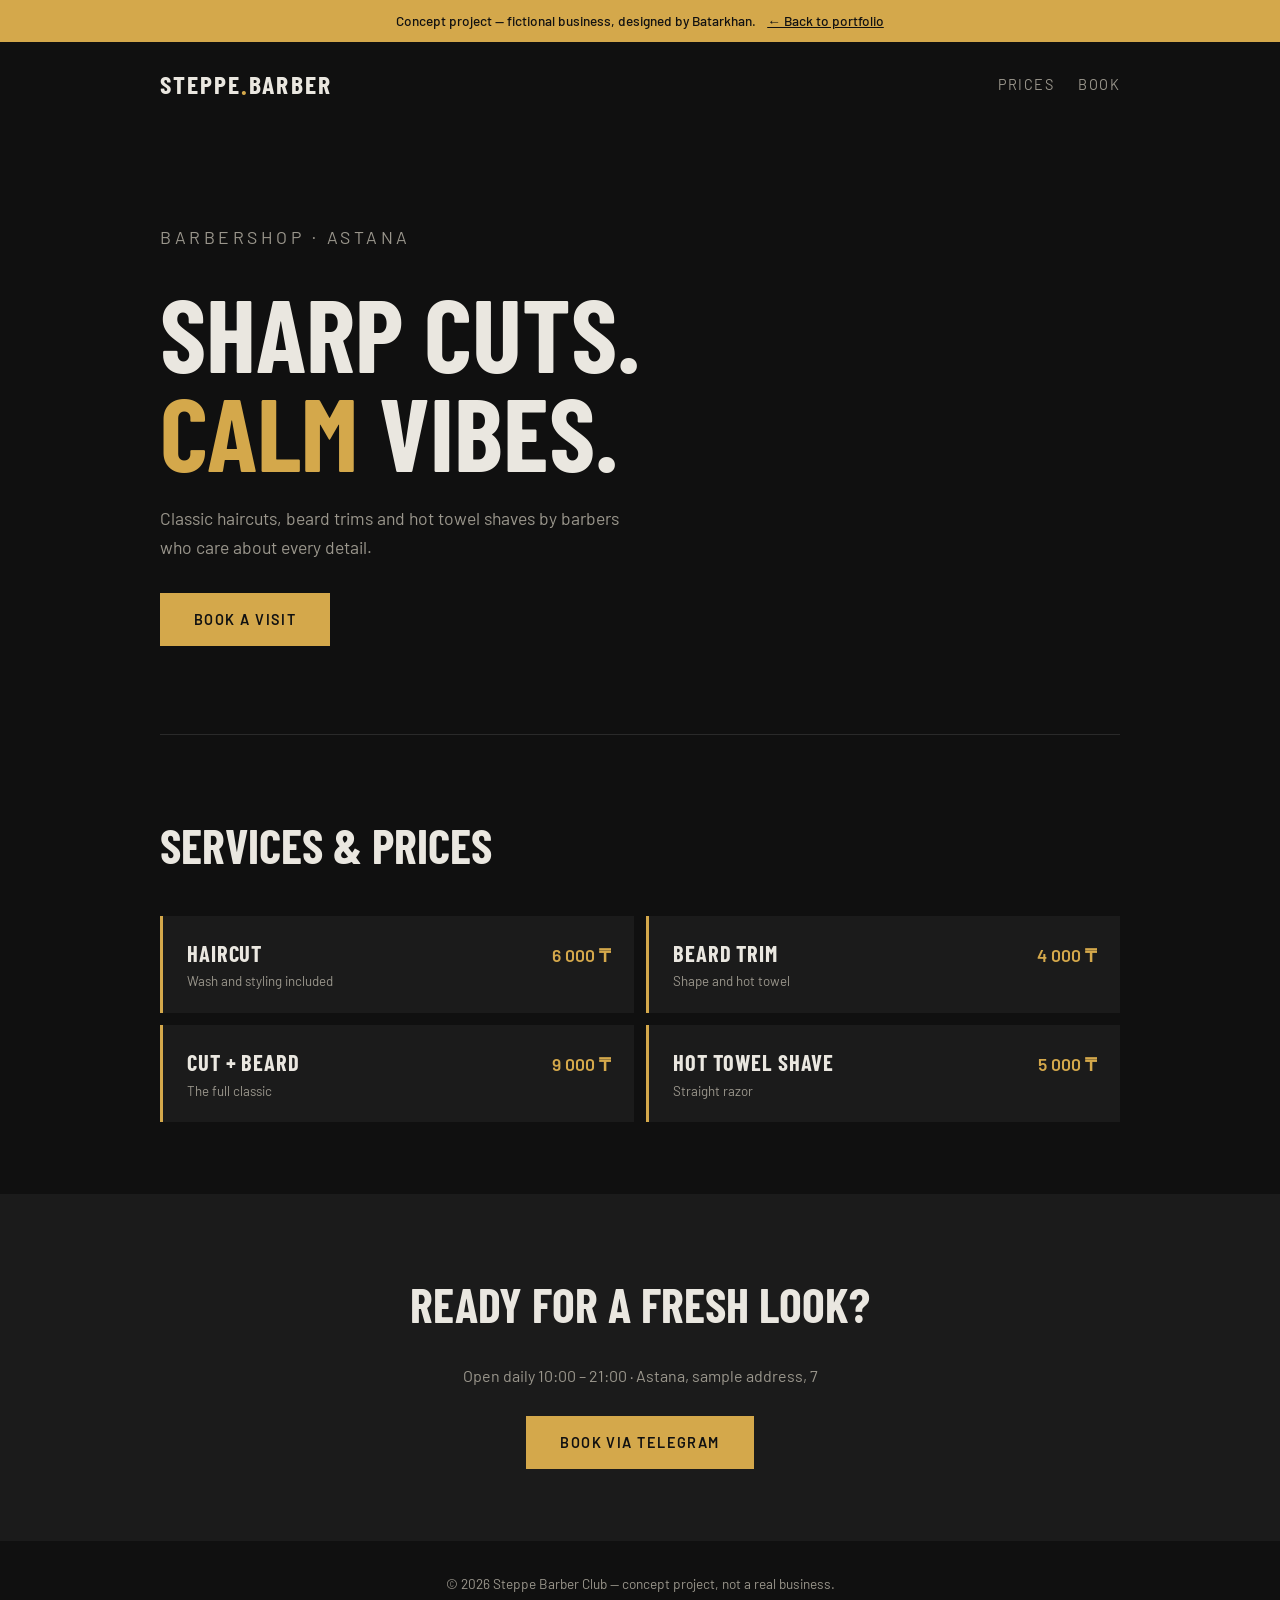
==== demos/barber.html @ 1a4fdfc5 "Create barber.html" ====
<!DOCTYPE html>
<html lang="en">
<head>
  <meta charset="UTF-8">
  <meta name="viewport" content="width=device-width, initial-scale=1">
  <title>Steppe Barber Club — Concept project</title>
  <link href="https://fonts.googleapis.com/css2?family=Barlow:wght@400;500;600&family=Barlow+Condensed:wght@600;700&display=swap" rel="stylesheet">
  <style>
    :root { --ink:#101010; --panel:#1b1b1b; --gold:#d4a84b; --text:#eae7e0; --muted:#9a968c; }
    * { box-sizing:border-box; margin:0; padding:0; }
    body { font-family:'Barlow',sans-serif; background:var(--ink); color:var(--text); line-height:1.6; }
    a { color:inherit; text-decoration:none; }
    .wrap { max-width:1000px; margin:0 auto; padding:0 20px; }
    .concept { background:var(--gold); color:#111; font-size:.85rem; padding:10px 20px; text-align:center; font-weight:500; }
    .concept a { text-decoration:underline; margin-left:8px; }
    nav { display:flex; justify-content:space-between; align-items:center; padding:22px 0; }
    .logo { font-family:'Barlow Condensed',sans-serif; font-size:1.6rem; font-weight:700; letter-spacing:.08em; text-transform:uppercase; }
    .logo span { color:var(--gold); }
    nav a.link { margin-left:24px; font-size:.9rem; text-transform:uppercase; letter-spacing:.1em; color:var(--muted); }
    nav a.link:hover { color:var(--gold); }
    .hero { padding:72px 0 88px; border-bottom:1px solid #2a2a2a; }
    .tag { color:var(--gold); text-transform:uppercase; letter-spacing:.2em; font-size:.8rem; margin-bottom:16px; }
    .hero h1 { font-family:'Barlow Condensed',sans-serif; font-size:clamp(3rem,10vw,6.5rem); line-height:.95; text-transform:uppercase; }
    .hero h1 em { font-style:normal; color:var(--gold); }
    .hero p { margin:24px 0 32px; max-width:480px; color:var(--muted); font-size:1.1rem; }
    .btn { display:inline-block; background:var(--gold); color:#111; padding:15px 34px; font-weight:600; text-transform:uppercase; letter-spacing:.1em; font-size:.9rem; }
    .btn:hover { background:#fff; }
    section { padding:72px 0; }
    h2 { font-family:'Barlow Condensed',sans-serif; font-size:clamp(2rem,6vw,3rem); text-transform:uppercase; margin-bottom:32px; }
    .prices { display:grid; gap:12px; }
    .row { display:flex; justify-content:space-between; align-items:baseline; gap:16px; padding:20px 24px; background:var(--panel); border-left:3px solid var(--gold); }
    .row b { font-family:'Barlow Condensed',sans-serif; font-size:1.4rem; text-transform:uppercase; letter-spacing:.04em; }
    .row small { display:block; color:var(--muted); }
    .row .p { color:var(--gold); font-weight:600; font-size:1.1rem; white-space:nowrap; }
    .book { background:var(--panel); text-align:center; }
    .book p { color:var(--muted); margin:-12px 0 28px; }
    footer { padding:32px 0; text-align:center; font-size:.85rem; color:var(--muted); }
    @media (min-width:760px) { .prices { grid-template-columns:1fr 1fr; } }
  </style>
</head>
<body>
  <div class="concept">Concept project — fictional business, designed by Batarkhan. <a href="../index.html#work">← Back to portfolio</a></div>
  <div class="wrap">
    <nav>
      <a href="#" class="logo">Steppe<span>.</span>Barber</a>
      <div><a class="link" href="#prices">Prices</a><a class="link" href="#book">Book</a></div>
    </nav>
    <header class="hero">
      <p class="tag">Barbershop · Astana</p>
      <h1>Sharp cuts.<br><em>Calm</em> vibes.</h1>
      <p>Classic haircuts, beard trims and hot towel shaves by barbers who care about every detail.</p>
      <a href="#book" class="btn">Book a visit</a>
    </header>
  </div>

  <section id="prices">
    <div class="wrap">
      <h2>Services &amp; prices</h2>
      <div class="prices">
        <div class="row"><div><b>Haircut</b><small>Wash and styling included</small></div><span class="p">6 000 ₸</span></div>
        <div class="row"><div><b>Beard trim</b><small>Shape and hot towel</small></div><span class="p">4 000 ₸</span></div>
        <div class="row"><div><b>Cut + beard</b><small>The full classic</small></div><span class="p">9 000 ₸</span></div>
        <div class="row"><div><b>Hot towel shave</b><small>Straight razor</small></div><span class="p">5 000 ₸</span></div>
      </div>
    </div>
  </section>

  <section class="book" id="book">
    <div class="wrap">
      <h2>Ready for a fresh look?</h2>
      <p>Open daily 10:00 – 21:00 · Astana, sample address, 7</p>
      <a href="#" class="btn">Book via Telegram</a>
    </div>
  </section>

  <footer>© 2026 Steppe Barber Club — concept project, not a real business.</footer>
</body>
</html>
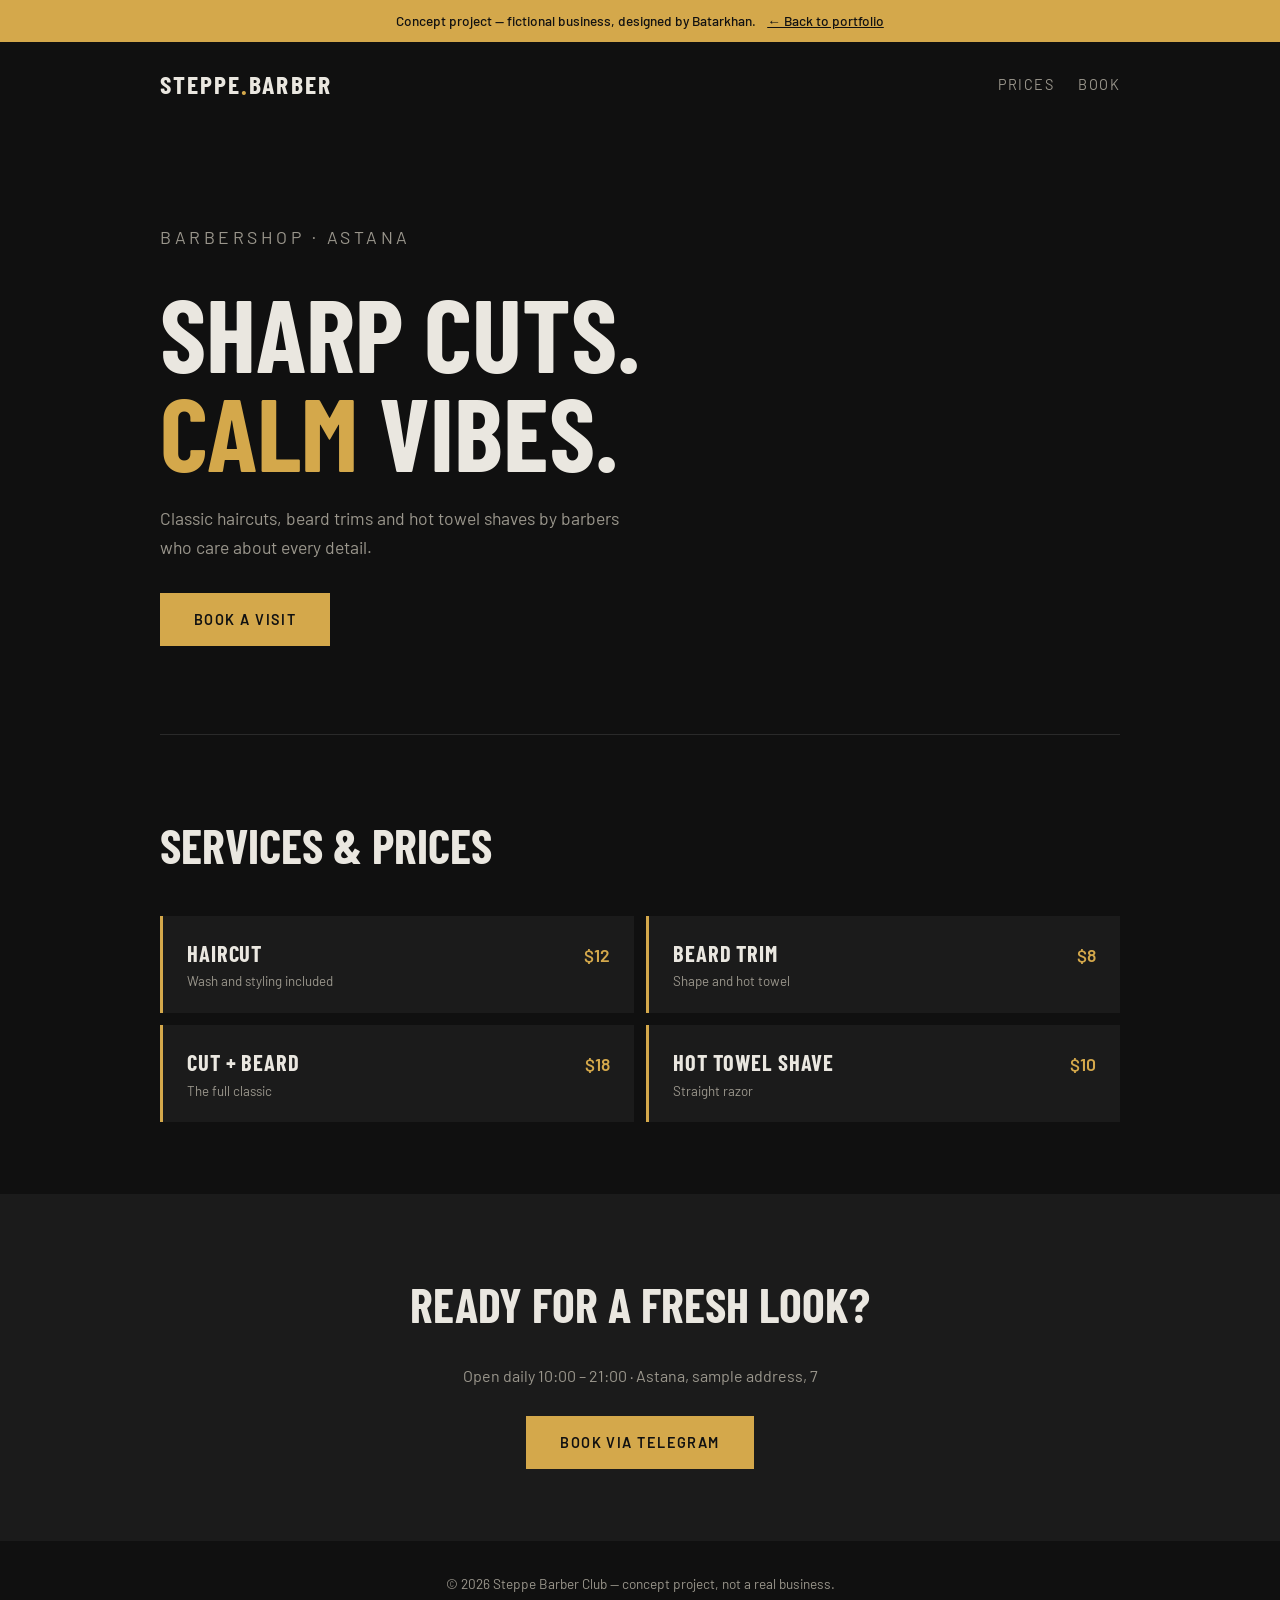
==== commit 0fb9d7cd: "Update barber.html" ====
--- a/demos/barber.html
+++ b/demos/barber.html
@@ -57,10 +57,10 @@
     <div class="wrap">
       <h2>Services &amp; prices</h2>
       <div class="prices">
-        <div class="row"><div><b>Haircut</b><small>Wash and styling included</small></div><span class="p">6 000 ₸</span></div>
-        <div class="row"><div><b>Beard trim</b><small>Shape and hot towel</small></div><span class="p">4 000 ₸</span></div>
-        <div class="row"><div><b>Cut + beard</b><small>The full classic</small></div><span class="p">9 000 ₸</span></div>
-        <div class="row"><div><b>Hot towel shave</b><small>Straight razor</small></div><span class="p">5 000 ₸</span></div>
+        <div class="row"><div><b>Haircut</b><small>Wash and styling included</small></div><span class="p">$12</span></div>
+        <div class="row"><div><b>Beard trim</b><small>Shape and hot towel</small></div><span class="p">$8</span></div>
+        <div class="row"><div><b>Cut + beard</b><small>The full classic</small></div><span class="p">$18</span></div>
+        <div class="row"><div><b>Hot towel shave</b><small>Straight razor</small></div><span class="p">$10</span></div>
       </div>
     </div>
   </section>
